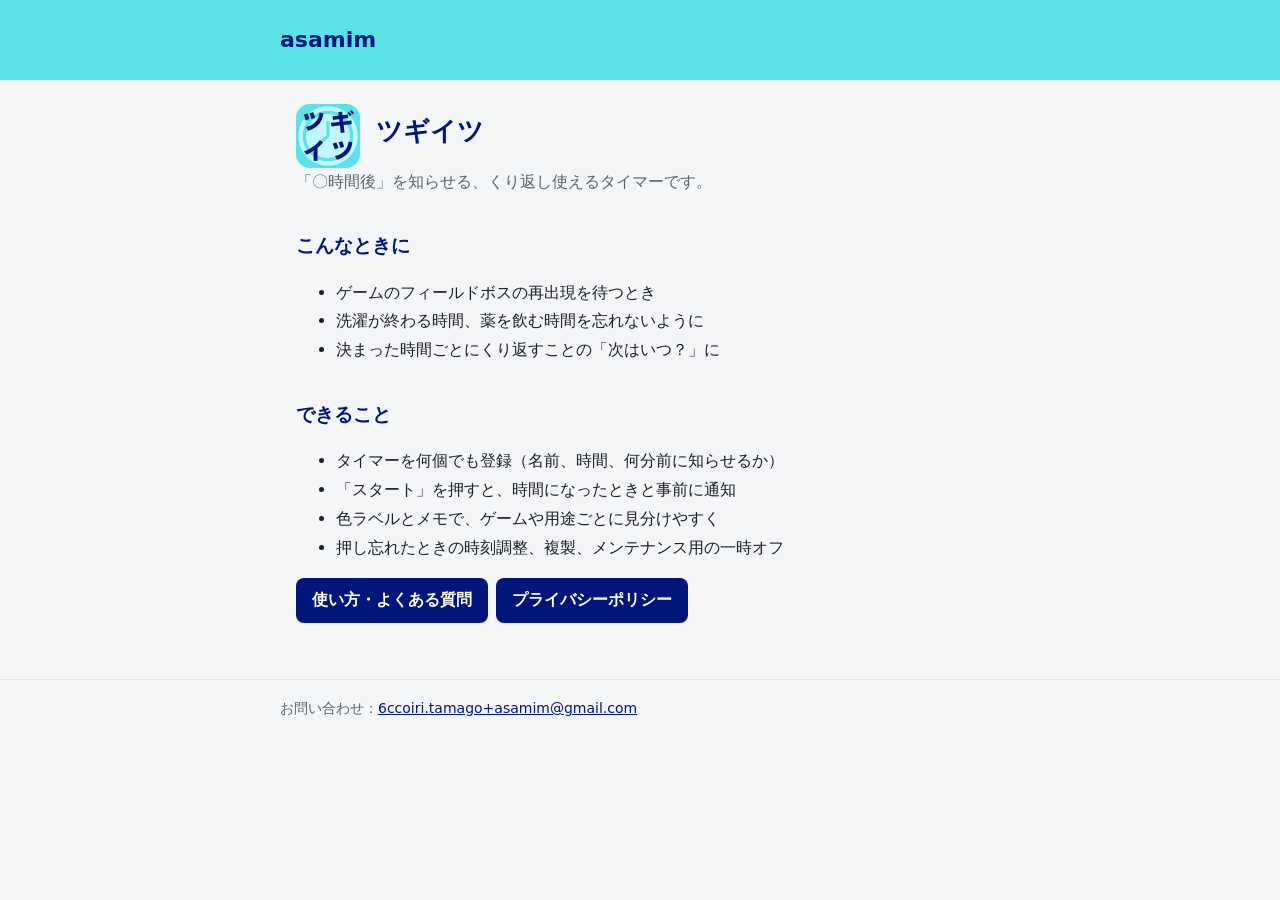
==== tsugiitsu/index.html @ ac57e6ee "Add asamim site with ツギイツ page, privacy policy, and support FAQ Co-Authored-By: Claude Opus 5.5 <nor" ====
<!doctype html>
<html lang="ja">
<head>
  <meta charset="utf-8">
  <meta name="viewport" content="width=device-width, initial-scale=1">
  <title>ツギイツ</title>
  <link rel="stylesheet" href="../style.css">
</head>
<body>
  <header><div class="inner"><a href="../">asamim</a></div></header>
  <main>
    <div class="app">
      <img src="icon.png" alt="ツギイツのアイコン">
      <span><h1>ツギイツ</h1></span>
    </div>
    <p class="lead">「〇時間後」を知らせる、くり返し使えるタイマーです。</p>

    <h2>こんなときに</h2>
    <ul>
      <li>ゲームのフィールドボスの再出現を待つとき</li>
      <li>洗濯が終わる時間、薬を飲む時間を忘れないように</li>
      <li>決まった時間ごとにくり返すことの「次はいつ？」に</li>
    </ul>

    <h2>できること</h2>
    <ul>
      <li>タイマーを何個でも登録（名前、時間、何分前に知らせるか）</li>
      <li>「スタート」を押すと、時間になったときと事前に通知</li>
      <li>色ラベルとメモで、ゲームや用途ごとに見分けやすく</li>
      <li>押し忘れたときの時刻調整、複製、メンテナンス用の一時オフ</li>
    </ul>

    <ul class="links">
      <li><a href="support.html">使い方・よくある質問</a></li>
      <li><a href="privacy.html">プライバシーポリシー</a></li>
    </ul>
  </main>
  <footer><div class="inner">お問い合わせ：<a href="mailto:6ccoiri.tamago+asamim@gmail.com">6ccoiri.tamago+asamim@gmail.com</a></div></footer>
</body>
</html>
---- style.css ----
/* ツギイツのアイコンと同じ配色 */
:root {
  --brand: #00167a;
  --brand-light: #5ce1e6;
  --brand-pale: #c2f6ff;
  --text: #1c1f26;
  --sub: #5b6270;
  --bg: #f4f5f7;
  --card: #ffffff;
  --border: #e3e5e9;
}

* { box-sizing: border-box; }

body {
  margin: 0;
  background: var(--bg);
  color: var(--text);
  font-family: system-ui, -apple-system, "Hiragino Sans", "Yu Gothic UI", "Meiryo", sans-serif;
  line-height: 1.8;
}

header {
  background: var(--brand-light);
  padding: 20px 16px;
}

header .inner,
main,
footer .inner {
  max-width: 720px;
  margin: 0 auto;
}

header a {
  color: var(--brand);
  font-weight: 700;
  font-size: 22px;
  text-decoration: none;
}

main { padding: 24px 16px 40px; }

h1 { color: var(--brand); font-size: 26px; line-height: 1.4; margin: 0 0 8px; }
h2 { color: var(--brand); font-size: 19px; margin: 32px 0 8px; }
p, li { font-size: 16px; }
.lead { color: var(--sub); margin-top: 0; }
.updated { color: var(--sub); font-size: 14px; }

.card {
  background: var(--card);
  border: 1px solid var(--border);
  border-radius: 12px;
  padding: 16px 20px;
  margin: 16px 0;
}

.app {
  display: flex;
  gap: 16px;
  align-items: center;
  text-decoration: none;
  color: inherit;
}

.app img { width: 64px; height: 64px; border-radius: 14px; flex-shrink: 0; }
.app strong { color: var(--brand); font-size: 19px; }

.links { display: flex; flex-wrap: wrap; gap: 8px; padding: 0; list-style: none; }
.links a {
  display: inline-block;
  background: var(--brand);
  color: #fff;
  padding: 8px 16px;
  border-radius: 8px;
  text-decoration: none;
  font-weight: 600;
}

a { color: var(--brand); }

footer {
  border-top: 1px solid var(--border);
  padding: 16px;
  color: var(--sub);
  font-size: 14px;
}
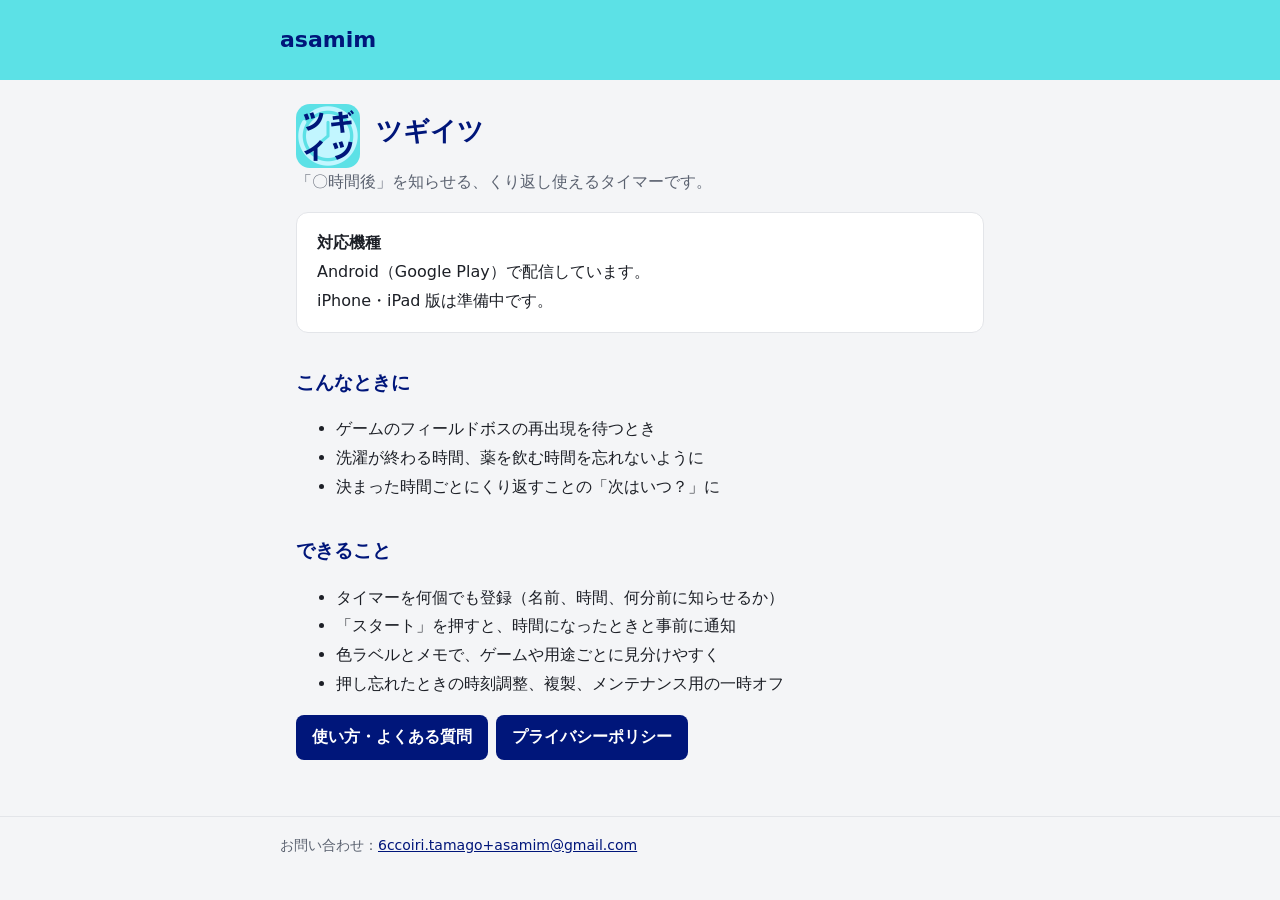
==== commit 093dc3c0: "Note Android-only availability; drop iPhone-specific FAQ for now Co-Authored-By: Claude Opus 5.5 <no" ====
--- a/tsugiitsu/index.html
+++ b/tsugiitsu/index.html
@@ -14,6 +14,12 @@
       <span><h1>ツギイツ</h1></span>
     </div>
     <p class="lead">「〇時間後」を知らせる、くり返し使えるタイマーです。</p>
+
+    <div class="card">
+      <strong>対応機種</strong><br>
+      Android（Google Play）で配信しています。<br>
+      iPhone・iPad 版は準備中です。
+    </div>
 
     <h2>こんなときに</h2>
     <ul>
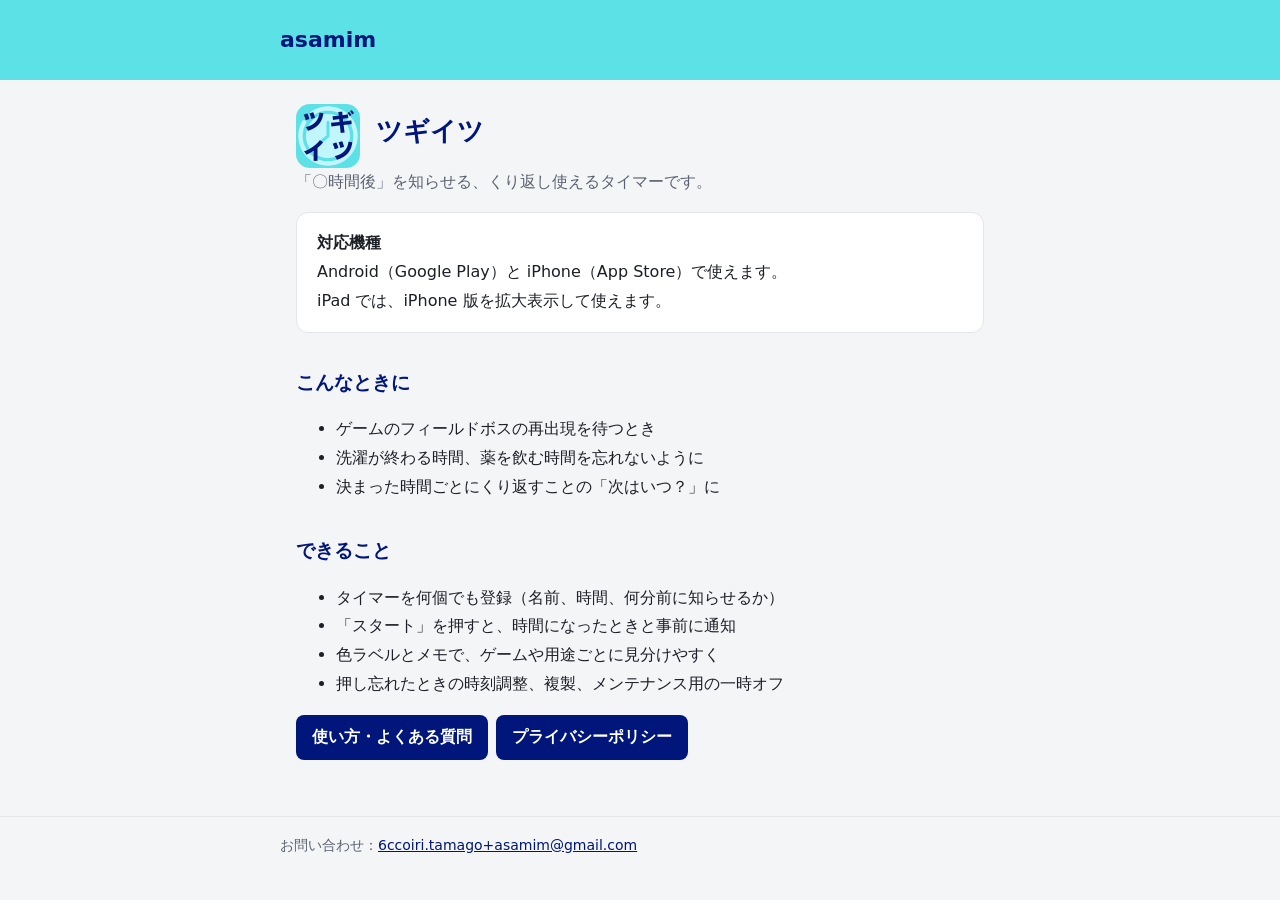
==== commit 8f816356: "Add iPhone/iPad notes for the App Store release Availability now lists the App Store; FAQ splits sou" ====
--- a/tsugiitsu/index.html
+++ b/tsugiitsu/index.html
@@ -17,8 +17,8 @@
 
     <div class="card">
       <strong>対応機種</strong><br>
-      Android（Google Play）で配信しています。<br>
-      iPhone・iPad 版は準備中です。
+      Android（Google Play）と iPhone（App Store）で使えます。<br>
+      iPad では、iPhone 版を拡大表示して使えます。
     </div>
 
     <h2>こんなときに</h2>
